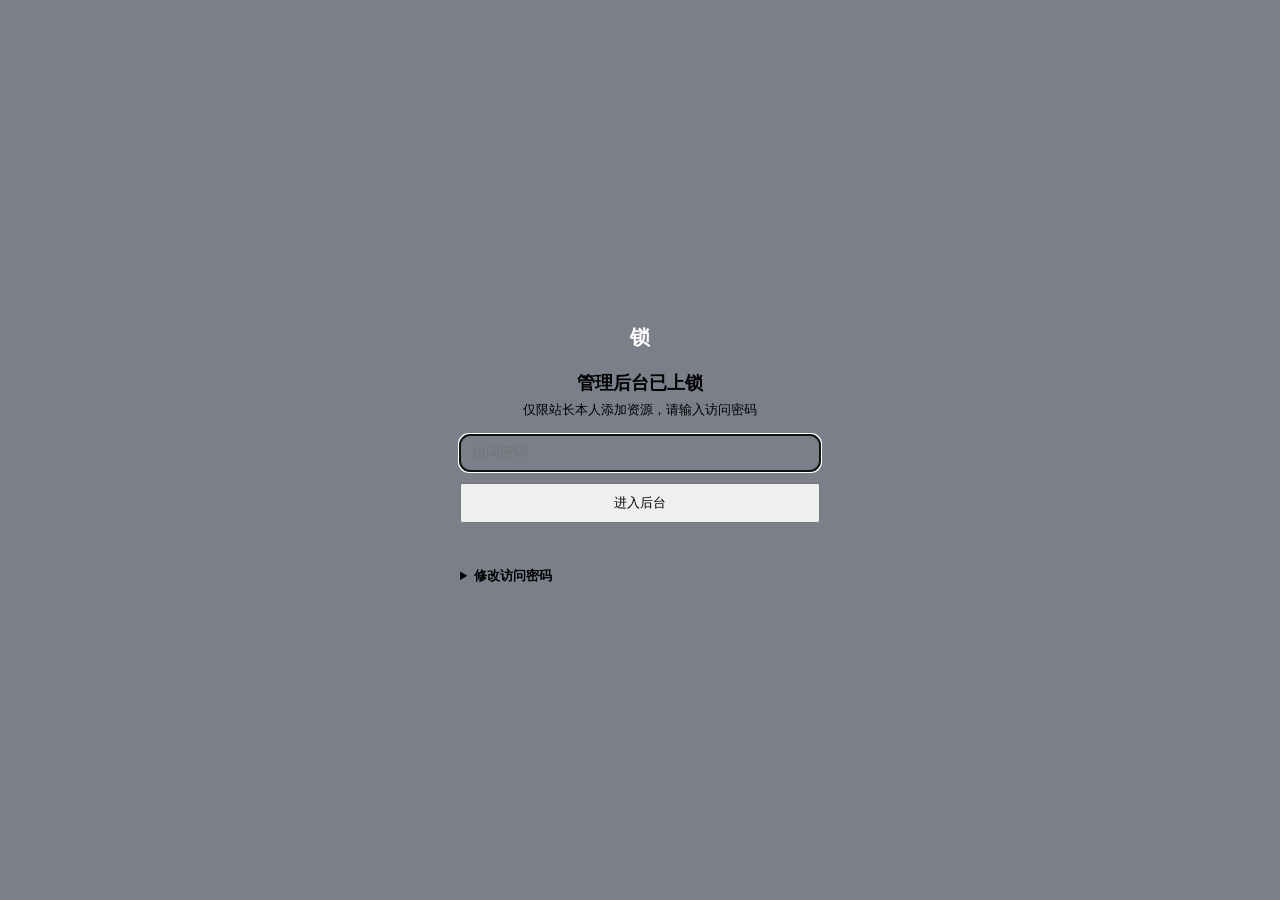
==== admin.html @ c5fcf266 "Add files via upload" ====
<!DOCTYPE html>
<html lang="zh-CN">
<head>
  <meta charset="UTF-8" />
  <meta name="viewport" content="width=device-width, initial-scale=1.0" />
  <title>资源管理后台 · 影盘集</title>
  <link rel="stylesheet" href="assets/css/style.css" />
  <style>
    .admin-wrap { max-width: 880px; margin: 26px auto; padding: 0 18px 60px; }
    .admin-top { display: flex; align-items: center; gap: 12px; margin-bottom: 18px; }
    .admin-top .brand-mark { width: 34px; height: 34px; border-radius: 9px; display: grid; place-items: center;
      background: linear-gradient(135deg, var(--primary), #7c3aed); color: #fff; font-weight: 800; }
    .admin-top h1 { font-size: 20px; margin: 0; }
    .admin-top a { margin-left: auto; font-size: 13px; color: var(--primary); font-weight: 600; }
    .admin-card { background: var(--surface); border: 1px solid var(--border); border-radius: 14px;
      padding: 20px; box-shadow: var(--shadow); margin-bottom: 18px; }
    .admin-card > h2 { font-size: 16px; margin: 0 0 14px; }
    .field { margin-bottom: 14px; }
    .field > label { display: block; font-size: 13px; font-weight: 600; color: var(--text-soft); margin-bottom: 6px; }
    .field input, .field select, .field textarea {
      width: 100%; padding: 9px 12px; border: 1px solid var(--border); border-radius: 10px;
      background: var(--surface); color: var(--text); font-size: 14px; font-family: inherit; }
    .field textarea { resize: vertical; min-height: 78px; }
    .row2 { display: grid; grid-template-columns: 1fr 1fr; gap: 14px; }
    .row3 { display: grid; grid-template-columns: 1fr 1fr 1fr; gap: 12px; align-items: end; }
    .checkline { display: flex; align-items: center; gap: 8px; font-size: 14px; color: var(--text-soft); }
    .checkline input { width: auto; }
    .link-row { display: grid; grid-template-columns: 1fr 2fr 1fr auto; gap: 8px; margin-bottom: 8px; align-items: center; }
    .link-row .lk-del { border: 1px solid var(--border); background: var(--surface); color: var(--red);
      border-radius: 8px; width: 38px; height: 38px; font-size: 15px; }
    .btn-add { border: 1px dashed var(--primary); background: transparent; color: var(--primary);
      border-radius: 10px; padding: 9px 14px; font-weight: 600; font-size: 13px; }
    .btn-add:hover { background: var(--primary-soft); }
    .actions { display: flex; gap: 10px; flex-wrap: wrap; margin-top: 6px; }
    .muted { color: var(--muted); font-size: 13px; }
    pre.code { background: var(--surface-2); border: 1px solid var(--border); border-radius: 10px;
      padding: 12px; overflow: auto; font-size: 12px; max-height: 220px; white-space: pre; }
    .admin-hint { font-size: 12.5px; color: var(--muted); line-height: 1.7; }
    @media (max-width: 640px) {
      .row2, .row3 { grid-template-columns: 1fr; }
      .link-row { grid-template-columns: 1fr 1fr; }
      .link-row .lk-del { grid-column: 2; justify-self: end; }
    }
    /* ---- 密码门 ---- */
    .gate { position: fixed; inset: 0; background: rgba(15,23,42,.55); backdrop-filter: blur(4px);
      display: grid; place-items: center; z-index: 999; padding: 20px; }
    .gate-box { background: var(--surface); border: 1px solid var(--border); border-radius: 16px;
      padding: 26px 28px; width: min(360px, 92vw); box-shadow: var(--shadow); text-align: center; }
    .gate-box .brand-mark { width: 44px; height: 44px; margin: 0 auto 12px; border-radius: 12px; display: grid;
      place-items: center; background: linear-gradient(135deg, var(--primary), #7c3aed); color: #fff; font-weight: 800; font-size: 20px; }
    .gate-box h2 { font-size: 18px; margin: 0 0 6px; }
    .gate-box .muted { font-size: 13px; margin: 0 0 16px; }
    .gate-box input[type=password], .gate-box input[type=text] { width: 100%; padding: 10px 12px;
      border: 1px solid var(--border); border-radius: 10px; background: var(--surface); color: var(--text); font-size: 14px; font-family: inherit; box-sizing: border-box; }
    .gate-err { color: var(--red); font-size: 13px; min-height: 18px; margin: 10px 0 0; }
    .gate-set { margin-top: 16px; text-align: left; font-size: 13px; }
    .gate-set summary { cursor: pointer; color: var(--primary); font-weight: 600; }
    .gate-set .admin-hint { margin-top: 8px; }
    .gate-set pre.code { margin-top: 8px; max-height: 120px; word-break: break-all; white-space: pre-wrap; }
  </style>
</head>
<body>
  <div class="gate" id="gate">
    <div class="gate-box">
      <div class="brand-mark">锁</div>
      <h2>管理后台已上锁</h2>
      <p class="muted">仅限站长本人添加资源，请输入访问密码</p>
      <input id="gatePw" type="password" placeholder="访问密码" autofocus />
      <button class="btn primary" id="gateBtn" style="width:100%; justify-content:center; margin-top:12px; height:40px;">进入后台</button>
      <p id="gateErr" class="gate-err"></p>
      <details class="gate-set">
        <summary>修改访问密码</summary>
        <input id="newPw" type="text" placeholder="输入新密码" style="margin-top:10px" />
        <button class="btn" id="genHashBtn" style="margin-top:8px">生成哈希</button>
        <pre id="hashOut" class="code"></pre>
        <p class="admin-hint">把上面生成的哈希复制，替换 <code>assets/js/admin.js</code> 顶部的 <code>ADMIN_HASH</code> 即可。</p>
      </details>
    </div>
  </div>

  <div class="admin-wrap" id="adminWrap" style="display:none">
    <div class="admin-top">
      <span class="brand-mark">管</span>
      <h1>资源管理后台</h1>
      <a href="index.html" target="_blank" rel="noopener">↗ 打开网站</a>
    </div>

    <div class="admin-card">
      <h2>➕ 添加资源</h2>
      <form id="resForm">
        <div class="field">
          <label>标题 *</label>
          <input id="f-title" type="text" placeholder="如：地球脉动 第三季" />
        </div>
        <div class="field">
          <label>一句话简介（卡片显示） *</label>
          <input id="f-brief" type="text" placeholder="简短吸引人的描述" />
        </div>
        <div class="field">
          <label>完整描述（详情页，可多段，用回车分段）</label>
          <textarea id="f-desc" placeholder="留空则自动用简介填充"></textarea>
        </div>
        <div class="row2">
          <div class="field">
            <label>分类 *</label>
            <select id="catSelect"></select>
          </div>
          <div class="field">
            <label>二级分类</label>
            <select id="subSelect"></select>
          </div>
        </div>
        <div class="row2">
          <div class="field">
            <label>封面图 URL（留空自动生成占位图）</label>
            <input id="f-cover" type="text" placeholder="https://... 或 assets/img/xxx.jpg" />
          </div>
          <div class="field">
            <label>标签（逗号分隔）</label>
            <input id="f-tags" type="text" placeholder="自然, 4K, 治愈" />
          </div>
        </div>
        <div class="row3">
          <div class="field">
            <label>更新日期</label>
            <input id="f-date" type="date" />
          </div>
          <div class="field">
            <label>推荐到首页</label>
            <div class="checkline" style="height:38px">
              <input id="f-rec" type="checkbox" /> <span>设为推荐</span>
            </div>
          </div>
          <div class="field">
            <label>&nbsp;</label>
            <button type="submit" class="btn primary" style="width:100%; justify-content:center; height:38px;">添加到列表</button>
          </div>
        </div>

        <div class="field">
          <label>网盘链接（可添加多个，至少填一个带链接的）</label>
          <div id="linksContainer"></div>
          <button type="button" class="btn-add" id="addLinkBtn">+ 再添加一个网盘链接</button>
        </div>
      </form>
    </div>

    <div class="admin-card">
      <h2>📋 已添加（本机暂存）</h2>
      <div id="addedList"><p class="muted">还没有添加任何资源。</p></div>
    </div>

    <div class="admin-card">
      <h2>📤 导出 data.js</h2>
      <p class="admin-hint">
        添加完成后，点下方按钮生成完整的 <code>data.js</code> 内容（已包含你新增的资源与原数据）。<br />
        ① 复制后粘贴覆盖 <code>assets/js/data.js</code>，或 ② 直接下载该文件替换原文件。覆盖后刷新网站即生效。
      </p>
      <div class="actions" style="margin:12px 0">
        <button class="btn primary" id="exportBtn">生成并复制</button>
        <button class="btn" id="downloadBtn">下载 data.js</button>
        <button class="btn" id="resetBtn">清空已添加</button>
      </div>
      <pre class="code" id="exportOut">（点击「生成并复制」后显示）</pre>
    </div>
  </div>

  <div class="toast" id="toast" role="status" aria-live="polite"></div>

  <script src="assets/js/data.js"></script>
  <script src="assets/js/admin.js"></script>
</body>
</html>
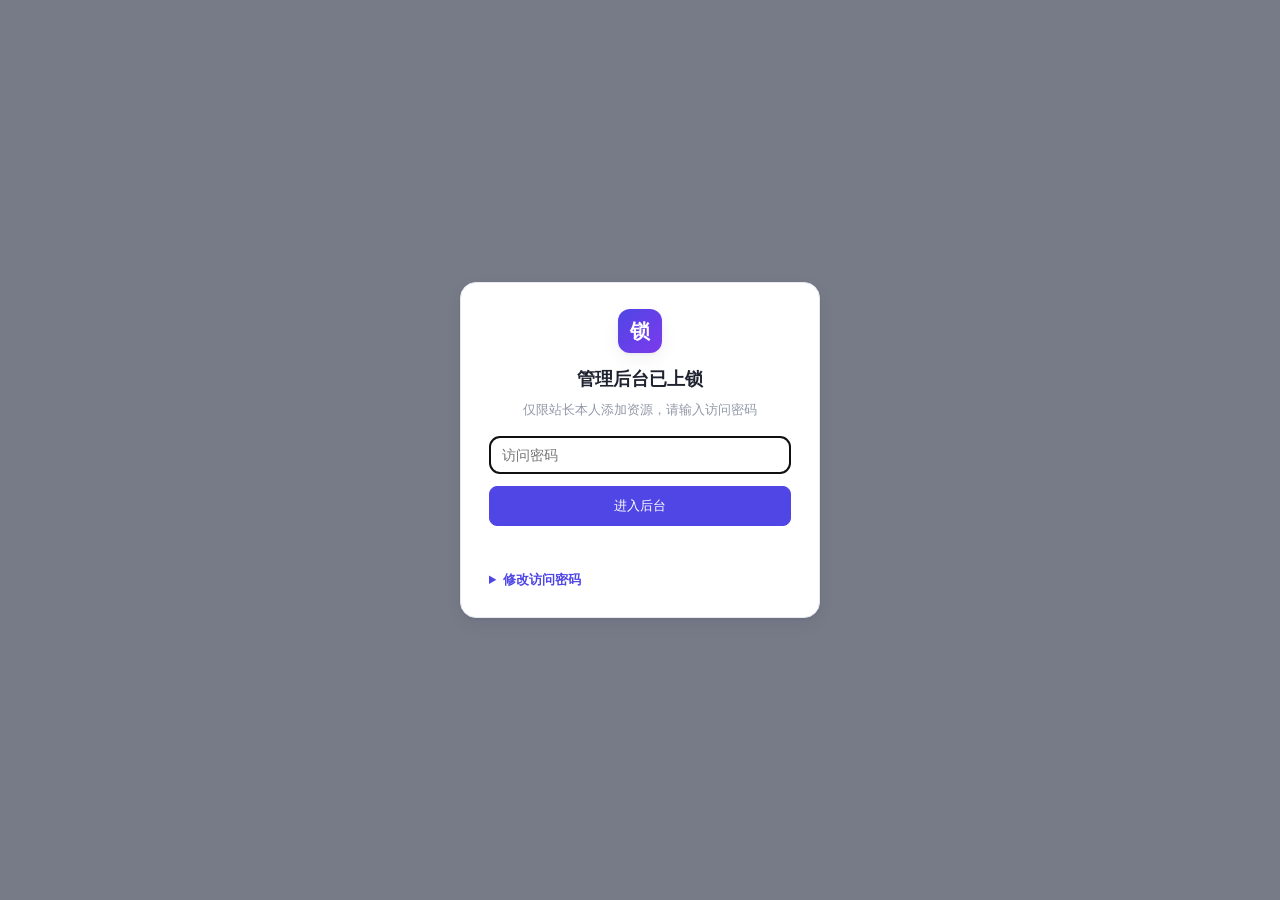
==== commit f4b82a52: "Add files via upload" ====
--- a/admin.html
+++ b/admin.html
@@ -163,6 +163,30 @@
       </div>
       <pre class="code" id="exportOut">（点击「生成并复制」后显示）</pre>
     </div>
+
+    <div class="admin-card">
+      <h2>☁ 直接保存到 GitHub（免手动上传）</h2>
+      <p class="admin-hint">
+        填一次 GitHub 访问令牌（需 <code>repo</code> 权限），之后点「保存到 GitHub」即自动把内容提交到仓库，
+        GitHub Pages 会自动重建，粉丝约 1–2 分钟后就能看到更新——你<strong>无需再改文件、无需手动上传</strong>。<br />
+        ⚠️ 令牌仅保存在你当前浏览器（localStorage），且有仓库写入权限，请勿在公共电脑上使用。
+      </p>
+      <div class="row2">
+        <div class="field">
+          <label>仓库 owner/name</label>
+          <input id="ghRepo" type="text" placeholder="aaazhangaaa/YinPan-" />
+        </div>
+        <div class="field">
+          <label>GitHub 访问令牌 (PAT)</label>
+          <input id="ghToken" type="password" placeholder="ghp_xxx 或 github_pat_xxx" />
+        </div>
+      </div>
+      <div class="actions" style="margin:4px 0 12px">
+        <button class="btn" id="ghSaveToken">记住令牌</button>
+        <button class="btn primary" id="ghPush">保存到 GitHub</button>
+      </div>
+      <pre class="code" id="ghStatus">（操作结果会显示在这里）</pre>
+    </div>
   </div>
 
   <div class="toast" id="toast" role="status" aria-live="polite"></div>
--- a/assets/css/style.css
+++ b/assets/css/style.css
@@ -0,0 +1,312 @@
+/* =============================================================================
+ *  影盘集 · 样式表
+ *  现代简洁风格 · 响应式 · 支持深色模式（html[data-theme="dark"]）
+ * ========================================================================== */
+
+:root {
+  --bg: #f5f6fa;
+  --surface: #ffffff;
+  --surface-2: #f0f2f7;
+  --text: #1f2330;
+  --text-soft: #5b6172;
+  --muted: #9298a8;
+  --border: #e6e9f0;
+  --primary: #4f46e5;
+  --primary-soft: #eef0ff;
+  --primary-strong: #4338ca;
+  --accent: #f59e0b;
+  --shadow: 0 1px 3px rgba(20, 24, 40, .06), 0 6px 18px rgba(20, 24, 40, .06);
+  --shadow-hover: 0 8px 28px rgba(20, 24, 40, .12);
+  --radius: 14px;
+  --radius-sm: 10px;
+  --header-h: 62px;
+  --sidebar-w: 248px;
+  --maxw: 1280px;
+  --red: #e23b3b;   /* 涨/强调用红（中文习惯） */
+  --green: #16a34a; /* 跌/可用绿 */
+}
+
+html[data-theme="dark"] {
+  --bg: #0f1117;
+  --surface: #171a23;
+  --surface-2: #1f2430;
+  --text: #e9ecf3;
+  --text-soft: #aab1c2;
+  --muted: #6b7385;
+  --border: #262b38;
+  --primary: #818cf8;
+  --primary-soft: #20243a;
+  --primary-strong: #a5b4fc;
+  --accent: #fbbf24;
+  --shadow: 0 1px 3px rgba(0,0,0,.4), 0 8px 22px rgba(0,0,0,.35);
+  --shadow-hover: 0 10px 30px rgba(0,0,0,.5);
+}
+
+* { box-sizing: border-box; }
+
+html, body { margin: 0; padding: 0; }
+
+body {
+  font-family: -apple-system, BlinkMacSystemFont, "Segoe UI", "PingFang SC",
+    "Hiragino Sans GB", "Microsoft YaHei", "Helvetica Neue", Arial, sans-serif;
+  background: var(--bg);
+  color: var(--text);
+  line-height: 1.6;
+  -webkit-font-smoothing: antialiased;
+}
+
+a { color: inherit; text-decoration: none; }
+img { display: block; max-width: 100%; }
+button { font-family: inherit; cursor: pointer; }
+
+/* ---------- 顶部导航 ---------- */
+.site-header {
+  position: sticky; top: 0; z-index: 50;
+  background: color-mix(in srgb, var(--surface) 88%, transparent);
+  backdrop-filter: saturate(160%) blur(10px);
+  border-bottom: 1px solid var(--border);
+}
+.header-inner {
+  max-width: var(--maxw); margin: 0 auto; height: var(--header-h);
+  display: flex; align-items: center; gap: 14px; padding: 0 18px;
+}
+.brand { display: flex; align-items: center; gap: 9px; font-weight: 800; font-size: 19px; }
+.brand-mark {
+  width: 34px; height: 34px; border-radius: 9px; display: grid; place-items: center;
+  background: linear-gradient(135deg, var(--primary), #7c3aed); color: #fff; font-size: 18px;
+  box-shadow: var(--shadow);
+}
+.brand-text { letter-spacing: .5px; }
+
+.search-form {
+  flex: 1; max-width: 560px; margin: 0 auto;
+  display: flex; align-items: center; gap: 8px;
+  background: var(--surface-2); border: 1px solid var(--border);
+  border-radius: 999px; padding: 6px 6px 6px 14px; transition: .2s;
+}
+.search-form:focus-within { border-color: var(--primary); box-shadow: 0 0 0 3px var(--primary-soft); }
+.search-ico { color: var(--muted); flex: none; }
+.search-input { flex: 1; border: 0; background: transparent; outline: none; color: var(--text); font-size: 14px; }
+.search-go {
+  border: 0; background: var(--primary); color: #fff; font-weight: 600;
+  padding: 7px 16px; border-radius: 999px; font-size: 13px; transition: .2s;
+}
+.search-go:hover { background: var(--primary-strong); }
+
+.icon-btn {
+  border: 1px solid var(--border); background: var(--surface); color: var(--text-soft);
+  width: 40px; height: 40px; border-radius: 10px; display: grid; place-items: center; transition: .2s;
+}
+.icon-btn:hover { color: var(--primary); border-color: var(--primary); }
+.menu-toggle { display: none; }
+
+/* ---------- 布局 ---------- */
+.layout {
+  max-width: var(--maxw); margin: 0 auto; display: grid;
+  grid-template-columns: var(--sidebar-w) 1fr; gap: 26px; padding: 26px 18px 40px;
+  align-items: start;
+}
+
+/* ---------- 侧边栏 ---------- */
+.sidebar {
+  position: sticky; top: calc(var(--header-h) + 26px);
+  background: var(--surface); border: 1px solid var(--border); border-radius: var(--radius);
+  padding: 14px; box-shadow: var(--shadow); max-height: calc(100vh - var(--header-h) - 52px); overflow: auto;
+}
+.sidebar-head {
+  display: flex; align-items: center; justify-content: space-between;
+  font-weight: 700; font-size: 14px; color: var(--text-soft);
+  padding: 4px 8px 12px; border-bottom: 1px solid var(--border); margin-bottom: 8px;
+}
+.sidebar-close { display: none; }
+.cat-nav ul { list-style: none; margin: 0; padding: 0; }
+.cat-group > .cat-link {
+  display: flex; align-items: center; gap: 9px; padding: 9px 10px; border-radius: var(--radius-sm);
+  font-weight: 600; color: var(--text); transition: .15s; cursor: pointer;
+}
+.cat-group > .cat-link:hover, .cat-group > .cat-link.active { background: var(--primary-soft); color: var(--primary); }
+.cat-link .cat-ico { font-size: 16px; }
+.cat-link .cat-count { margin-left: auto; font-size: 12px; color: var(--muted); background: var(--surface-2); padding: 1px 8px; border-radius: 999px; }
+.cat-link .caret { transition: transform .2s; color: var(--muted); }
+.cat-group.open > .cat-link .caret { transform: rotate(90deg); }
+.sub-list { list-style: none; margin: 2px 0 6px; padding: 0 0 0 30px; display: none; }
+.cat-group.open .sub-list { display: block; }
+.sub-list a {
+  display: flex; align-items: center; gap: 6px; padding: 7px 10px; border-radius: var(--radius-sm);
+  font-size: 13.5px; color: var(--text-soft); transition: .15s;
+}
+.sub-list a:hover, .sub-list a.active { background: var(--surface-2); color: var(--primary); }
+.sub-list a .cat-count { margin-left: auto; font-size: 11px; }
+
+.sidebar-backdrop {
+  display: none; position: fixed; inset: 0; top: var(--header-h);
+  background: rgba(10,12,20,.45); z-index: 40;
+}
+
+/* ---------- 内容区 ---------- */
+.content { min-width: 0; }
+
+.section { margin-bottom: 38px; }
+.section-head { display: flex; align-items: baseline; gap: 12px; margin-bottom: 16px; }
+.section-head h2 { font-size: 20px; margin: 0; display: flex; align-items: center; gap: 8px; }
+.section-head .more { margin-left: auto; font-size: 13px; color: var(--primary); font-weight: 600; }
+.section-head .more:hover { text-decoration: underline; }
+.section-sub { color: var(--muted); font-size: 13px; }
+
+/* Hero */
+.hero {
+  background: linear-gradient(120deg, #4f46e5, #7c3aed 55%, #db2777);
+  color: #fff; border-radius: 18px; padding: 34px 30px; margin-bottom: 34px;
+  box-shadow: var(--shadow); position: relative; overflow: hidden;
+}
+.hero::after {
+  content: ""; position: absolute; right: -60px; top: -60px; width: 240px; height: 240px;
+  background: radial-gradient(circle, rgba(255,255,255,.22), transparent 70%); border-radius: 50%;
+}
+.hero h1 { margin: 0 0 8px; font-size: 28px; }
+.hero p { margin: 0; opacity: .92; max-width: 640px; }
+.hero .hero-stats { display: flex; gap: 26px; margin-top: 18px; flex-wrap: wrap; }
+.hero .hero-stats div { font-size: 13px; opacity: .9; }
+.hero .hero-stats b { display: block; font-size: 22px; font-weight: 800; }
+
+/* 分类快捷入口 */
+.cat-quick { display: grid; grid-template-columns: repeat(5, 1fr); gap: 14px; }
+.cat-chip {
+  background: var(--surface); border: 1px solid var(--border); border-radius: var(--radius);
+  padding: 18px 12px; text-align: center; box-shadow: var(--shadow); transition: .2s;
+}
+.cat-chip:hover { transform: translateY(-3px); box-shadow: var(--shadow-hover); border-color: var(--primary); }
+.cat-chip .ico { font-size: 26px; }
+.cat-chip .name { font-weight: 700; margin-top: 6px; }
+.cat-chip .num { font-size: 12px; color: var(--muted); }
+
+/* ---------- 资源卡片网格 ---------- */
+.grid {
+  display: grid; grid-template-columns: repeat(auto-fill, minmax(210px, 1fr)); gap: 18px;
+}
+.card {
+  background: var(--surface); border: 1px solid var(--border); border-radius: var(--radius);
+  overflow: hidden; box-shadow: var(--shadow); transition: .2s; display: flex; flex-direction: column;
+  cursor: pointer;
+}
+.card:hover { transform: translateY(-4px); box-shadow: var(--shadow-hover); }
+.card-cover { position: relative; aspect-ratio: 16 / 9; background: var(--surface-2); overflow: hidden; }
+.card-cover img { width: 100%; height: 100%; object-fit: cover; }
+.card-badge {
+  position: absolute; left: 10px; top: 10px; background: rgba(15,17,23,.62); color: #fff;
+  font-size: 11.5px; padding: 3px 9px; border-radius: 999px; backdrop-filter: blur(4px);
+}
+.card-rec {
+  position: absolute; right: 10px; top: 10px; background: var(--accent); color: #1f2330;
+  font-size: 11px; font-weight: 700; padding: 3px 8px; border-radius: 999px;
+}
+.card-body { padding: 12px 13px 14px; display: flex; flex-direction: column; gap: 7px; flex: 1; }
+.card-title { font-weight: 700; font-size: 15px; line-height: 1.4;
+  display: -webkit-box; -webkit-line-clamp: 2; -webkit-box-orient: vertical; overflow: hidden; }
+.card-brief { font-size: 12.5px; color: var(--text-soft);
+  display: -webkit-box; -webkit-line-clamp: 2; -webkit-box-orient: vertical; overflow: hidden; }
+.card-foot { margin-top: auto; display: flex; align-items: center; gap: 8px; font-size: 12px; color: var(--muted); }
+.card-foot .dl { margin-left: auto; color: var(--primary); font-weight: 600; }
+
+/* 筛选条 */
+.filterbar { display: flex; flex-wrap: wrap; align-items: center; gap: 10px; margin-bottom: 18px; }
+.chip {
+  display: inline-flex; align-items: center; gap: 6px; background: var(--surface-2);
+  border: 1px solid var(--border); border-radius: 999px; padding: 6px 13px; font-size: 13px; color: var(--text-soft);
+}
+.chip button { border: 0; background: transparent; color: var(--muted); font-size: 14px; line-height: 1; padding: 0; }
+.chip button:hover { color: var(--red); }
+.result-count { color: var(--muted); font-size: 13px; }
+
+/* 面包屑 */
+.breadcrumb { font-size: 13px; color: var(--muted); margin-bottom: 14px; display: flex; flex-wrap: wrap; gap: 6px; align-items: center; }
+.breadcrumb a:hover { color: var(--primary); }
+.breadcrumb .sep { opacity: .5; }
+
+/* ---------- 详情页 ---------- */
+.detail { display: grid; grid-template-columns: 360px 1fr; gap: 28px; align-items: start; }
+.detail-cover { border-radius: var(--radius); overflow: hidden; box-shadow: var(--shadow); background: var(--surface-2); }
+.detail-cover img { width: 100%; }
+.detail-title { font-size: 24px; margin: 0 0 10px; line-height: 1.35; }
+.detail-meta { display: flex; flex-wrap: wrap; gap: 8px; margin-bottom: 16px; }
+.tag { font-size: 12px; background: var(--primary-soft); color: var(--primary); padding: 3px 10px; border-radius: 999px; }
+.meta-line { font-size: 13px; color: var(--text-soft); }
+.detail-desc { white-space: pre-line; color: var(--text-soft); margin: 14px 0 22px; }
+
+.links-title { font-size: 16px; font-weight: 700; margin: 0 0 12px; display: flex; align-items: center; gap: 8px; }
+.link-card {
+  background: var(--surface); border: 1px solid var(--border); border-radius: var(--radius);
+  padding: 14px 16px; margin-bottom: 12px; box-shadow: var(--shadow);
+}
+.link-head { display: flex; align-items: center; gap: 10px; margin-bottom: 10px; }
+.link-name { font-weight: 700; }
+.link-tag { font-size: 11px; background: var(--surface-2); color: var(--muted); padding: 2px 8px; border-radius: 999px; }
+.link-row { display: flex; align-items: center; gap: 10px; flex-wrap: wrap; }
+.link-url {
+  flex: 1; min-width: 180px; background: var(--surface-2); border: 1px solid var(--border);
+  border-radius: var(--radius-sm); padding: 8px 12px; font-size: 13px; color: var(--text-soft);
+  overflow: hidden; text-overflow: ellipsis; white-space: nowrap;
+}
+.pw-box { display: flex; align-items: center; gap: 6px; }
+.pw-label { font-size: 12px; color: var(--muted); }
+.pw-value {
+  font-family: ui-monospace, SFMono-Regular, Menlo, monospace; font-weight: 700; letter-spacing: 1px;
+  background: var(--surface-2); border: 1px solid var(--border); border-radius: 8px; padding: 6px 10px; font-size: 14px;
+}
+.pw-value.hidden { color: var(--muted); letter-spacing: 3px; }
+.btn {
+  border: 1px solid var(--border); background: var(--surface); color: var(--text); border-radius: 8px;
+  padding: 6px 11px; font-size: 12.5px; transition: .15s; display: inline-flex; align-items: center; gap: 5px;
+}
+.btn:hover { border-color: var(--primary); color: var(--primary); }
+.btn.primary { background: var(--primary); color: #fff; border-color: var(--primary); }
+.btn.primary:hover { background: var(--primary-strong); color: #fff; }
+
+.related { margin-top: 40px; }
+
+/* 空状态 */
+.empty { text-align: center; padding: 60px 20px; color: var(--muted); }
+.empty .big { font-size: 40px; margin-bottom: 10px; }
+
+/* ---------- 页脚 ---------- */
+.site-footer {
+  border-top: 1px solid var(--border); background: var(--surface);
+  text-align: center; padding: 26px 18px; font-size: 13px; color: var(--text-soft);
+}
+.site-footer .muted { color: var(--muted); font-size: 12px; margin-top: 4px; }
+
+/* ---------- Toast ---------- */
+.toast {
+  position: fixed; left: 50%; bottom: 32px; transform: translateX(-50%) translateY(20px);
+  background: #1f2330; color: #fff; padding: 11px 20px; border-radius: 999px; font-size: 13.5px;
+  box-shadow: var(--shadow-hover); opacity: 0; pointer-events: none; transition: .25s; z-index: 100;
+}
+.toast.show { opacity: 1; transform: translateX(-50%) translateY(0); }
+
+/* ---------- 响应式 ---------- */
+@media (max-width: 1024px) {
+  .layout { grid-template-columns: 1fr; }
+  .sidebar {
+    position: fixed; top: 0; left: 0; bottom: 0; width: 280px; max-height: none;
+    border-radius: 0; z-index: 60; transform: translateX(-100%); transition: transform .25s; padding-top: 16px;
+  }
+  .sidebar.open { transform: translateX(0); }
+  .sidebar-close { display: grid; }
+  .sidebar-backdrop.show { display: block; }
+  .menu-toggle { display: grid; }
+  .cat-quick { grid-template-columns: repeat(3, 1fr); }
+  .detail { grid-template-columns: 1fr; }
+  .detail-cover { max-width: 420px; }
+}
+
+@media (max-width: 640px) {
+  .header-inner { gap: 8px; padding: 0 12px; }
+  .brand-text { display: none; }
+  .search-go { padding: 7px 12px; }
+  .layout { padding: 16px 12px 32px; }
+  .hero { padding: 26px 20px; }
+  .hero h1 { font-size: 22px; }
+  .cat-quick { grid-template-columns: repeat(2, 1fr); }
+  .grid { grid-template-columns: repeat(auto-fill, minmax(150px, 1fr)); gap: 12px; }
+  .link-url { min-width: 100%; }
+}
